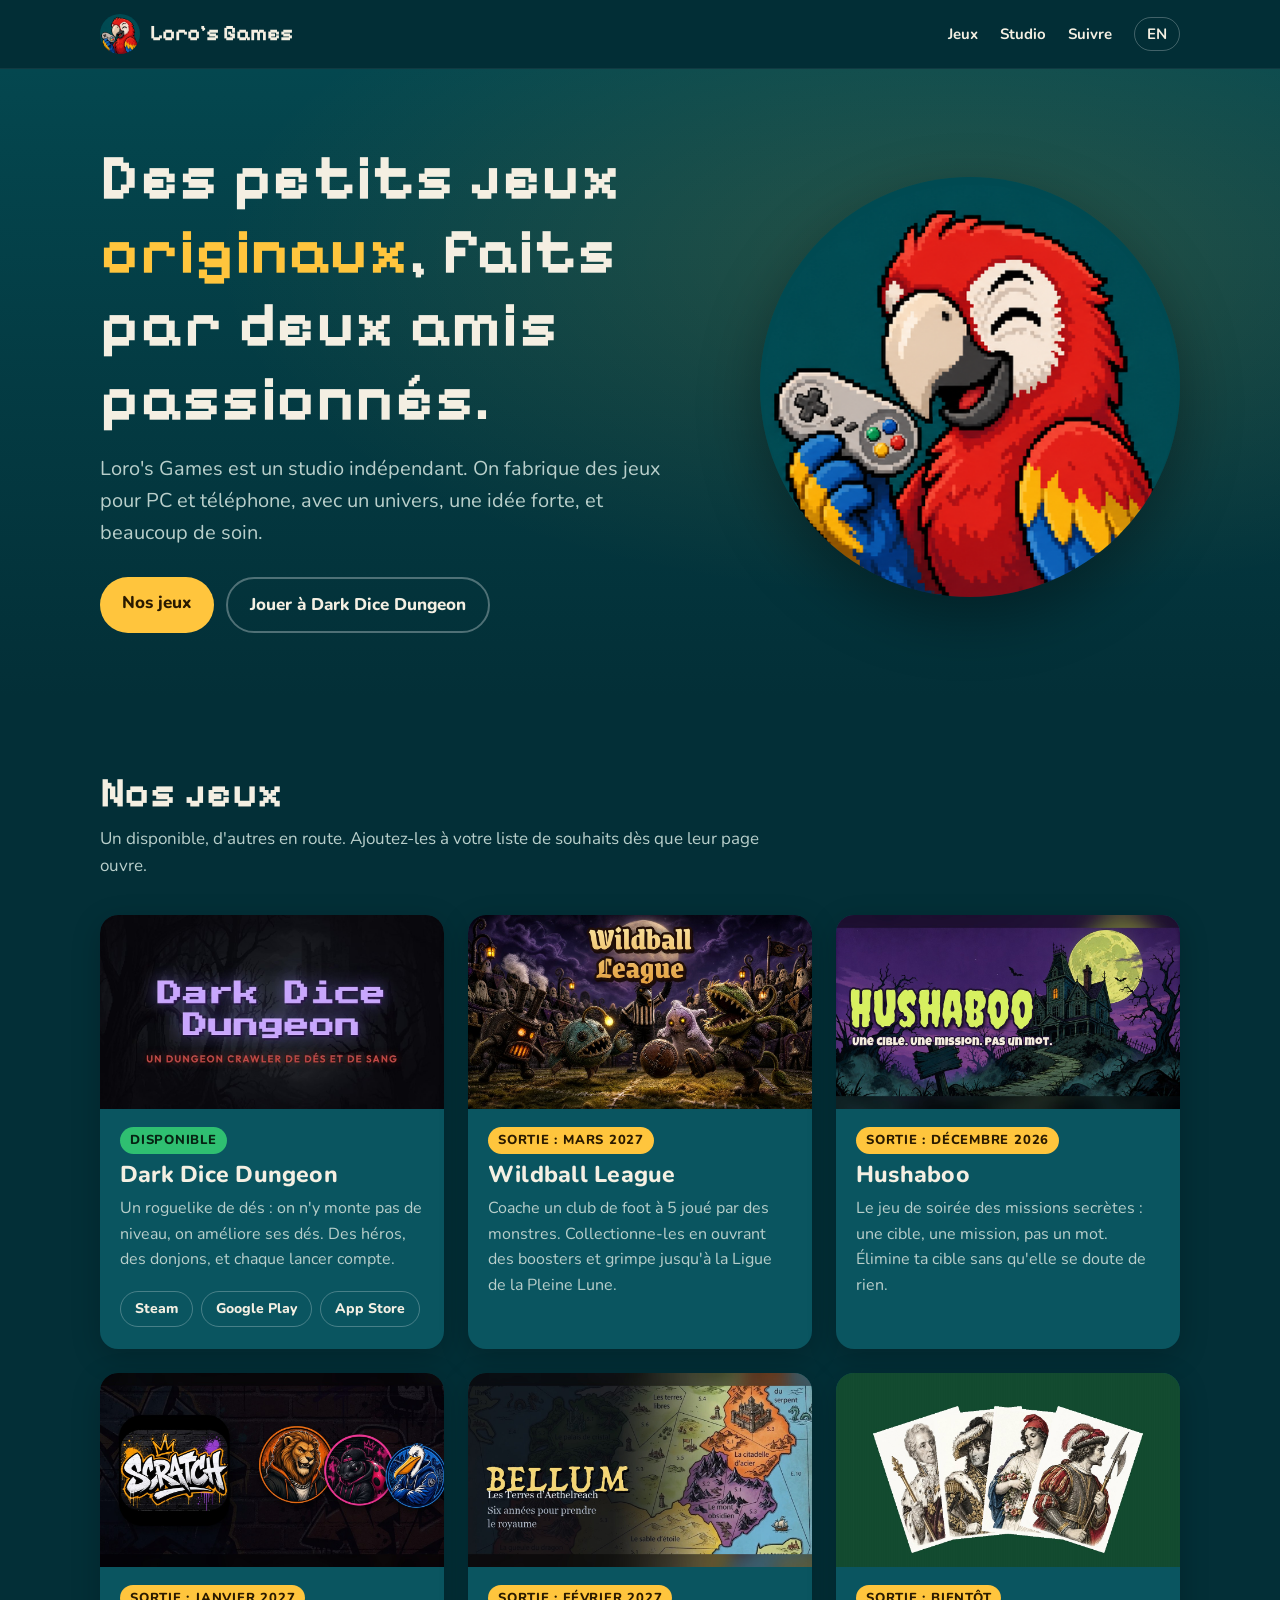
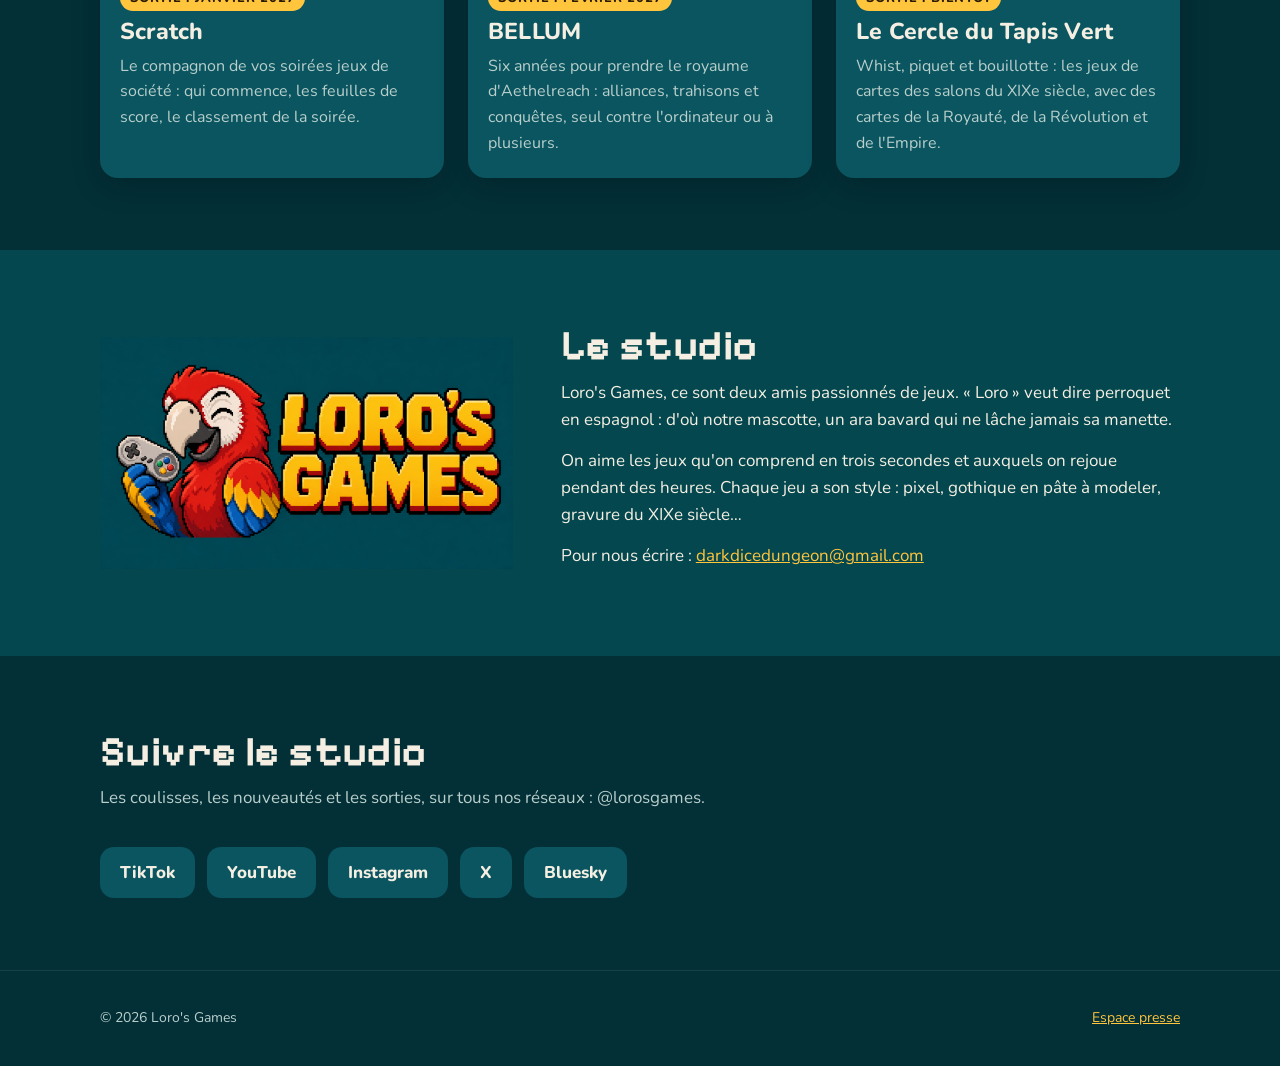
==== index.html @ efa38625 "Site Loro's Games : accueil FR et EN, six jeux, studio, réseaux Co-Authored-By: Claude Opus 5.5 <nor" ====
<!DOCTYPE html>
<html lang="fr">
<head>
<meta charset="utf-8">
<meta name="viewport" content="width=device-width, initial-scale=1">
<title>Loro's Games — studio de jeux indépendant</title>
<meta name="description" content="Loro's Games, studio de jeux indépendant fondé par deux amis. Dark Dice Dungeon, Wildball League, Hushaboo, BELLUM et d'autres jeux faits avec passion.">
<link rel="icon" href="img/favicon.png">
<link rel="apple-touch-icon" href="img/icone-180.png">
<meta property="og:title" content="Loro's Games">
<meta property="og:description" content="Loro's Games, studio de jeux indépendant fondé par deux amis. Dark Dice Dungeon, Wildball League, Hushaboo, BELLUM et d'autres jeux faits avec passion.">
<meta property="og:image" content="https://lorosgames.com/img/logo_horizontal.png">
<link rel="alternate" hreflang="fr" href="https://lorosgames.com/">
<link rel="alternate" hreflang="en" href="https://lorosgames.com/en/">
<link rel="preconnect" href="https://fonts.googleapis.com">
<link rel="preconnect" href="https://fonts.gstatic.com" crossorigin>
<link href="https://fonts.googleapis.com/css2?family=Nunito:wght@400;700;800&family=Pixelify+Sans:wght@700&display=swap" rel="stylesheet">
<link rel="stylesheet" href="style.css">
</head>
<body>
<header class="entete">
  <div class="conteneur">
    <a class="marque" href="#haut"><img src="img/loro.png" alt=""><span>Loro's Games</span></a>
    <nav class="menu">
      <a href="#jeux">Jeux</a><a href="#studio">Studio</a><a href="#suivre">Suivre</a>
      <a class="langue" href="en/">EN</a>
    </nav>
  </div>
</header>

<main id="haut">
  <div class="accueil">
    <div class="conteneur">
      <div>
        <h1>Des petits jeux <em>originaux</em>, faits par deux amis passionnés.</h1>
        <p class="chapeau">Loro's Games est un studio indépendant. On fabrique des jeux pour PC et téléphone, avec un univers, une idée forte, et beaucoup de soin.</p>
        <div class="boutons">
          <a class="bouton" href="#jeux">Nos jeux</a>
          <a class="bouton second" href="https://store.steampowered.com/app/5248650/" target="_blank" rel="noopener">Jouer à Dark Dice Dungeon</a>
        </div>
      </div>
      <img class="loro" src="img/loro.png" alt="Loro, la mascotte du studio" width="512" height="512">
    </div>
  </div>

  <section id="jeux">
    <div class="conteneur">
      <h2>Nos jeux</h2>
      <p class="intro">Un disponible, d'autres en route. Ajoutez-les à votre liste de souhaits dès que leur page ouvre.</p>
      <div class="grille">
      <article class="jeu">
        <img src="img/jeux/ddd.jpg" alt="Dark Dice Dungeon" loading="lazy" width="1200" height="675">
        <div class="corps">
          <span class="etat dispo">Disponible</span>
          <h3>Dark Dice Dungeon</h3>
          <p>Un roguelike de dés : on n'y monte pas de niveau, on améliore ses dés. Des héros, des donjons, et chaque lancer compte.</p>
          <div class="liens"><a href="https://store.steampowered.com/app/5248650/" target="_blank" rel="noopener">Steam</a><a href="https://play.google.com/store/apps/details?id=com.loic.darkdicedungeon" target="_blank" rel="noopener">Google Play</a><a href="https://apps.apple.com/app/id6809156532" target="_blank" rel="noopener">App Store</a></div>
        </div>
      </article>
      <article class="jeu">
        <img src="img/jeux/wildball.jpg" alt="Wildball League" loading="lazy" width="1200" height="675">
        <div class="corps">
          <span class="etat bientot">Sortie : mars 2027</span>
          <h3>Wildball League</h3>
          <p>Coache un club de foot à 5 joué par des monstres. Collectionne-les en ouvrant des boosters et grimpe jusqu'à la Ligue de la Pleine Lune.</p>
          
        </div>
      </article>
      <article class="jeu">
        <img src="img/jeux/hushaboo.jpg" alt="Hushaboo" loading="lazy" width="1200" height="675">
        <div class="corps">
          <span class="etat bientot">Sortie : décembre 2026</span>
          <h3>Hushaboo</h3>
          <p>Le jeu de soirée des missions secrètes : une cible, une mission, pas un mot. Élimine ta cible sans qu'elle se doute de rien.</p>
          
        </div>
      </article>
      <article class="jeu">
        <img src="img/jeux/scratch.jpg" alt="Scratch" loading="lazy" width="1200" height="675">
        <div class="corps">
          <span class="etat bientot">Sortie : janvier 2027</span>
          <h3>Scratch</h3>
          <p>Le compagnon de vos soirées jeux de société : qui commence, les feuilles de score, le classement de la soirée.</p>
          
        </div>
      </article>
      <article class="jeu">
        <img src="img/jeux/bellum.jpg" alt="BELLUM" loading="lazy" width="1200" height="675">
        <div class="corps">
          <span class="etat bientot">Sortie : février 2027</span>
          <h3>BELLUM</h3>
          <p>Six années pour prendre le royaume d'Aethelreach : alliances, trahisons et conquêtes, seul contre l'ordinateur ou à plusieurs.</p>
          
        </div>
      </article>
      <article class="jeu">
        <img src="img/jeux/tapisvert.jpg" alt="Le Cercle du Tapis Vert" loading="lazy" width="1200" height="675">
        <div class="corps">
          <span class="etat bientot">Sortie : bientôt</span>
          <h3>Le Cercle du Tapis Vert</h3>
          <p>Whist, piquet et bouillotte : les jeux de cartes des salons du XIXe siècle, avec des cartes de la Royauté, de la Révolution et de l'Empire.</p>
          
        </div>
      </article>
      </div>
    </div>
  </section>

  <section id="studio" class="studio">
    <div class="conteneur">
      <img src="img/logo_horizontal.png" alt="Loro's Games" width="1280" height="720">
      <div>
        <h2>Le studio</h2>
        <p>Loro's Games, ce sont deux amis passionnés de jeux. « Loro » veut dire perroquet en espagnol : d'où notre mascotte, un ara bavard qui ne lâche jamais sa manette.</p><p>On aime les jeux qu'on comprend en trois secondes et auxquels on rejoue pendant des heures. Chaque jeu a son style : pixel, gothique en pâte à modeler, gravure du XIXe siècle…</p><p>Pour nous écrire : <a href="mailto:darkdicedungeon@gmail.com">darkdicedungeon@gmail.com</a></p>
      </div>
    </div>
  </section>

  <section id="suivre">
    <div class="conteneur">
      <h2>Suivre le studio</h2>
      <p class="intro">Les coulisses, les nouveautés et les sorties, sur tous nos réseaux : @lorosgames.</p>
      <div class="reseaux"><a href="https://www.tiktok.com/@lorosgames" target="_blank" rel="noopener">TikTok</a><a href="https://www.youtube.com/@lorosgames" target="_blank" rel="noopener">YouTube</a><a href="https://www.instagram.com/lorosgames/" target="_blank" rel="noopener">Instagram</a><a href="https://x.com/lorosgames" target="_blank" rel="noopener">X</a><a href="https://bsky.app/profile/lorosgames.bsky.social" target="_blank" rel="noopener">Bluesky</a></div>
    </div>
  </section>
</main>

<footer class="pied">
  <div class="conteneur">
    <span>© 2026 Loro's Games</span>
    <span><a href="https://darkdicedungeon.com/presse.html">Espace presse</a></span>
  </div>
</footer>
</body>
</html>
---- style.css ----
/* Loro's Games — feuille commune aux pages FR et EN. */
:root {
    --fond: #032f37;
    --fond-2: #04474f;
    --carte: #0a5560;
    --texte: #f4efe2;
    --doux: #b9cfcb;
    --or: #ffc53d;
    --rouge: #e3342f;
    --bleu: #2f6fd6;
    --rayon: 18px;
}

* { box-sizing: border-box; }
html { scroll-behavior: smooth; }
body {
    margin: 0;
    background: var(--fond);
    color: var(--texte);
    font: 17px/1.6 "Nunito", system-ui, sans-serif;
}
img { max-width: 100%; height: auto; display: block; }
a { color: var(--or); }

h1, h2, h3, .pixel {
    font-family: "Pixelify Sans", "Nunito", sans-serif;
    font-weight: 700;
    letter-spacing: .01em;
    line-height: 1.15;
}

.conteneur { max-width: 1120px; margin: 0 auto; padding: 0 20px; }

/* En-tête */
.entete {
    position: sticky; top: 0; z-index: 10;
    background: rgba(3, 47, 55, .92);
    backdrop-filter: blur(8px);
    border-bottom: 1px solid rgba(255, 255, 255, .06);
}
.entete .conteneur {
    display: flex; align-items: center; justify-content: space-between;
    gap: 16px; height: 68px;
}
.marque { display: flex; align-items: center; gap: 10px; text-decoration: none; color: var(--texte); }
.marque img { width: 40px; height: 40px; border-radius: 50%; }
.marque span { font-family: "Pixelify Sans", sans-serif; font-size: 22px; font-weight: 700; }
.menu { display: flex; align-items: center; gap: 22px; }
.menu a { color: var(--texte); text-decoration: none; font-weight: 700; font-size: 15px; }
.menu a:hover { color: var(--or); }
.menu .langue { border: 1px solid rgba(255, 255, 255, .25); border-radius: 999px; padding: 4px 12px; }

/* Accueil */
.accueil {
    padding: 72px 0 64px;
    background:
        radial-gradient(ellipse at 75% 30%, rgba(255, 197, 61, .14), transparent 55%),
        linear-gradient(180deg, var(--fond-2), var(--fond));
}
.accueil .conteneur { display: grid; grid-template-columns: 1.1fr .9fr; gap: 40px; align-items: center; }
.accueil h1 { font-size: clamp(38px, 6vw, 64px); margin: 0 0 18px; }
.accueil h1 em { font-style: normal; color: var(--or); }
.accueil p.chapeau { font-size: 20px; color: var(--doux); margin: 0 0 28px; max-width: 34em; }
.accueil .loro { width: min(420px, 100%); margin-left: auto; border-radius: 50%; box-shadow: 0 20px 60px rgba(0, 0, 0, .35); }
.boutons { display: flex; flex-wrap: wrap; gap: 12px; }
.bouton {
    display: inline-block; padding: 12px 22px; border-radius: 999px;
    font-weight: 800; text-decoration: none;
    background: var(--or); color: #2a1a00;
}
.bouton.second { background: transparent; color: var(--texte); border: 2px solid rgba(255, 255, 255, .3); }
.bouton:hover { filter: brightness(1.08); }

/* Sections */
section { padding: 72px 0; }
section h2 { font-size: clamp(30px, 4vw, 42px); margin: 0 0 8px; }
section .intro { color: var(--doux); margin: 0 0 36px; max-width: 40em; }

/* Jeux */
.grille { display: grid; grid-template-columns: repeat(auto-fill, minmax(320px, 1fr)); gap: 24px; }
.jeu {
    background: var(--carte); border-radius: var(--rayon); overflow: hidden;
    display: flex; flex-direction: column;
    box-shadow: 0 8px 30px rgba(0, 0, 0, .2);
}
.jeu img { aspect-ratio: 16 / 9; object-fit: cover; width: 100%; }
.jeu .corps { padding: 18px 20px 22px; display: flex; flex-direction: column; gap: 8px; flex: 1; }
.jeu h3 { font-family: "Nunito", system-ui, sans-serif; font-weight: 800; font-size: 23px; margin: 0; }
.jeu p { margin: 0; color: var(--doux); font-size: 16px; }
.etat {
    align-self: flex-start; font-size: 13px; font-weight: 800; text-transform: uppercase; letter-spacing: .06em;
    padding: 3px 10px; border-radius: 999px; background: rgba(255, 255, 255, .1); color: var(--texte);
}
.etat.dispo { background: #2fbf71; color: #062312; }
.etat.bientot { background: var(--or); color: #2a1a00; }
.liens { display: flex; flex-wrap: wrap; gap: 8px; margin-top: auto; padding-top: 10px; }
.liens a {
    font-size: 14px; font-weight: 800; text-decoration: none; color: var(--texte);
    border: 1px solid rgba(255, 255, 255, .25); border-radius: 999px; padding: 6px 14px;
}
.liens a:hover { border-color: var(--or); color: var(--or); }

/* Studio */
.studio { background: var(--fond-2); }
.studio .conteneur { display: grid; grid-template-columns: .8fr 1.2fr; gap: 48px; align-items: center; }
.studio p { margin: 0 0 14px; }

/* Suivre */
.reseaux { display: flex; flex-wrap: wrap; gap: 12px; }
.reseaux a {
    background: var(--carte); color: var(--texte); text-decoration: none; font-weight: 800;
    padding: 12px 20px; border-radius: 14px;
}
.reseaux a:hover { color: var(--or); }

/* Pied de page */
.pied { padding: 36px 0; border-top: 1px solid rgba(255, 255, 255, .08); color: var(--doux); font-size: 14px; }
.pied .conteneur { display: flex; flex-wrap: wrap; justify-content: space-between; gap: 12px; }

@media (max-width: 820px) {
    .menu a:not(.langue) { display: none; }
    .accueil .conteneur, .studio .conteneur { grid-template-columns: 1fr; }
    .accueil .loro { margin: 0 auto; width: 260px; }
    section, .accueil { padding: 48px 0; }
}
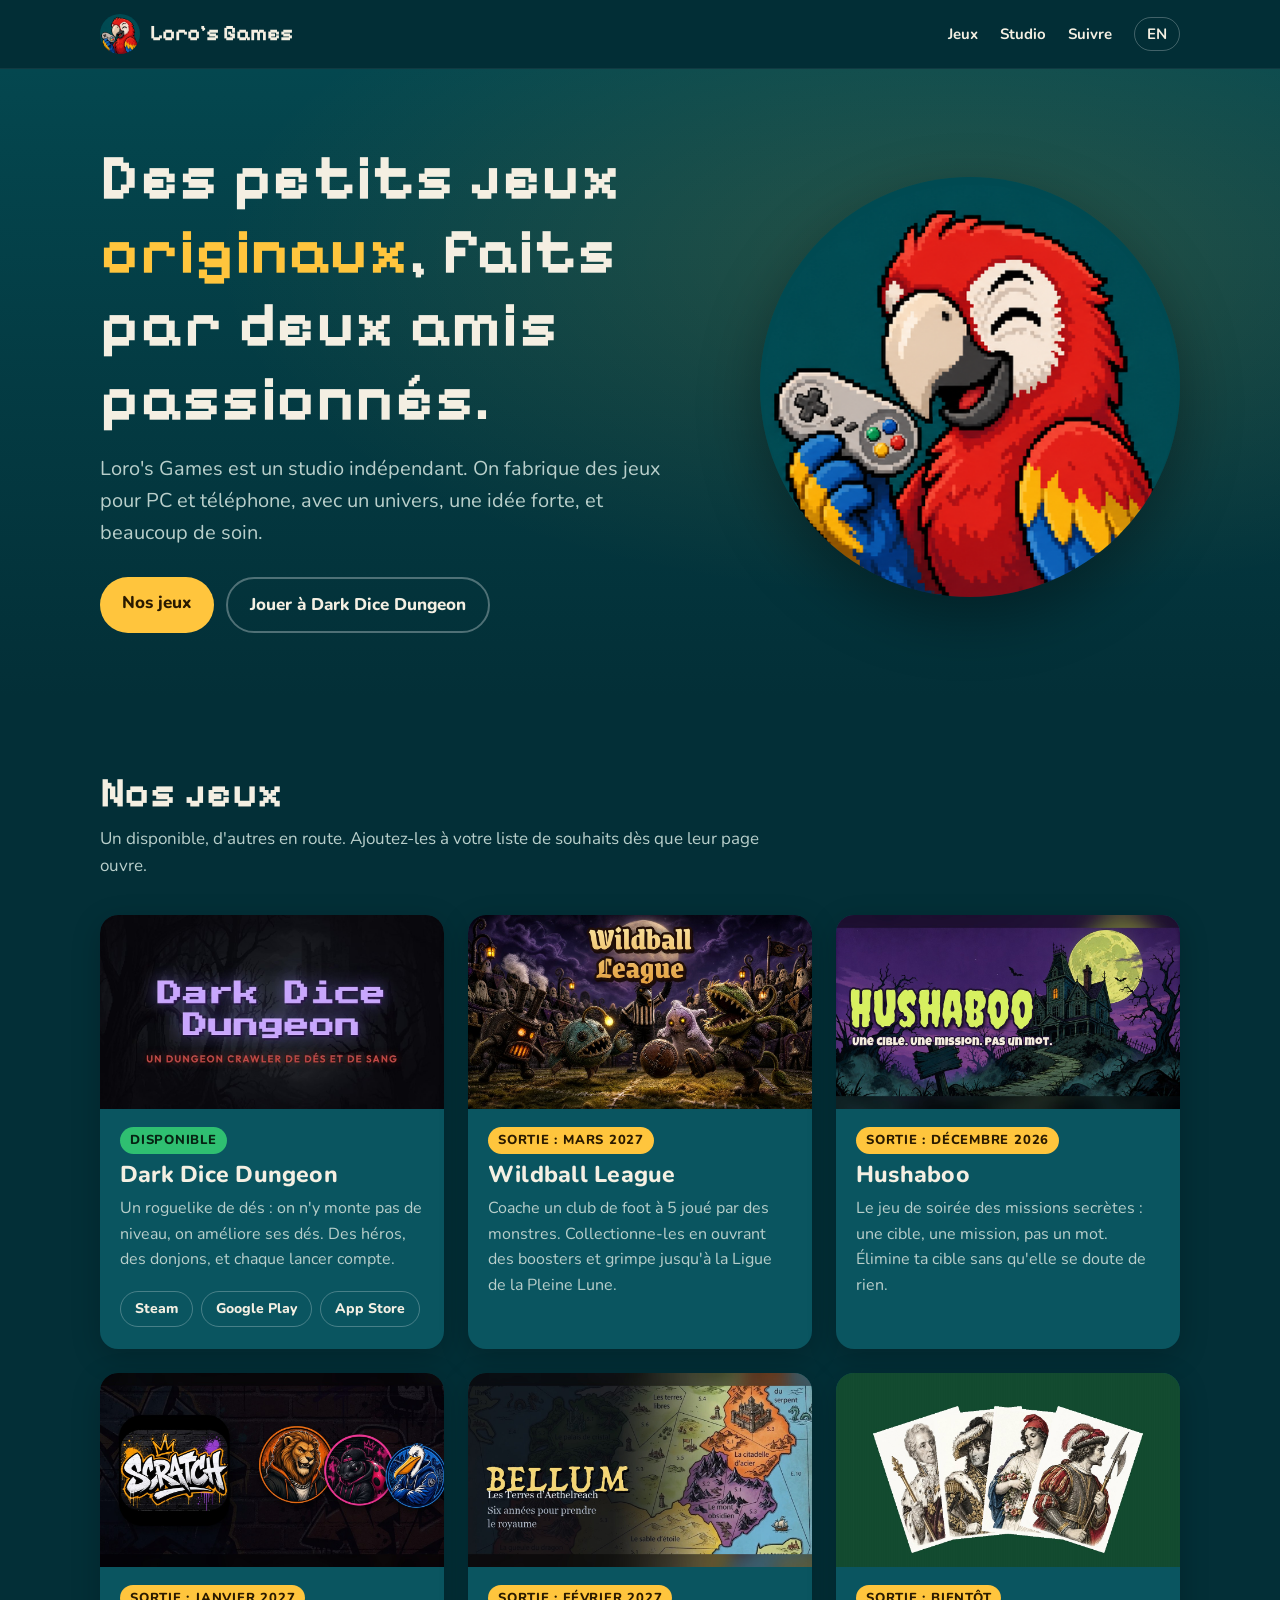
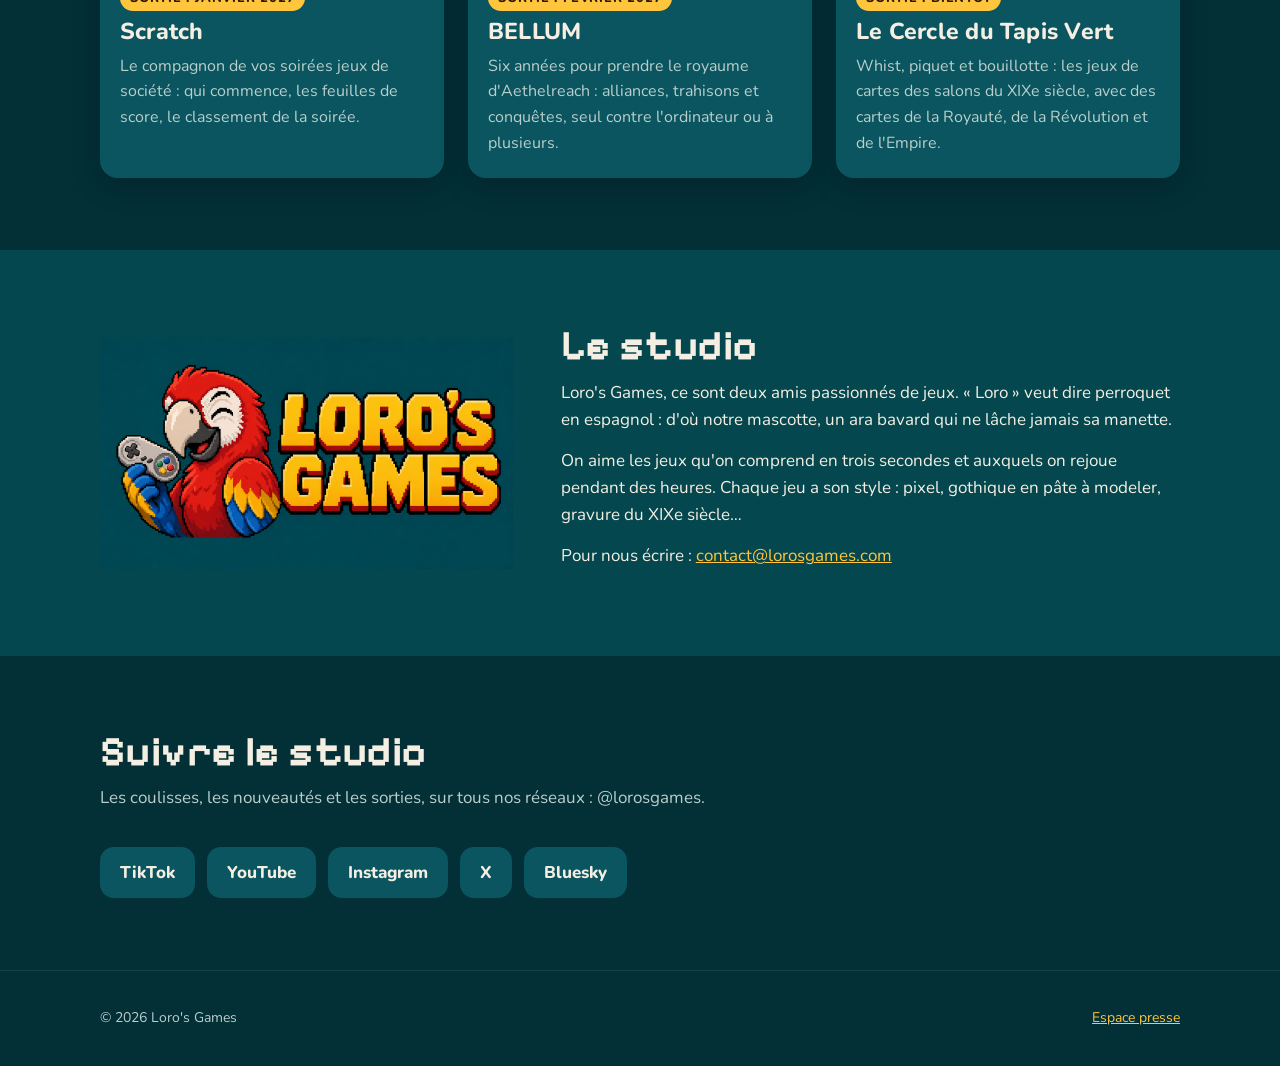
==== commit cc25de5b: "Contact : contact@lorosgames.com Co-Authored-By: Claude Opus 5.5 <noreply@anthropic.com>" ====
--- a/index.html
+++ b/index.html
@@ -111,7 +111,7 @@
       <img src="img/logo_horizontal.png" alt="Loro's Games" width="1280" height="720">
       <div>
         <h2>Le studio</h2>
-        <p>Loro's Games, ce sont deux amis passionnés de jeux. « Loro » veut dire perroquet en espagnol : d'où notre mascotte, un ara bavard qui ne lâche jamais sa manette.</p><p>On aime les jeux qu'on comprend en trois secondes et auxquels on rejoue pendant des heures. Chaque jeu a son style : pixel, gothique en pâte à modeler, gravure du XIXe siècle…</p><p>Pour nous écrire : <a href="mailto:darkdicedungeon@gmail.com">darkdicedungeon@gmail.com</a></p>
+        <p>Loro's Games, ce sont deux amis passionnés de jeux. « Loro » veut dire perroquet en espagnol : d'où notre mascotte, un ara bavard qui ne lâche jamais sa manette.</p><p>On aime les jeux qu'on comprend en trois secondes et auxquels on rejoue pendant des heures. Chaque jeu a son style : pixel, gothique en pâte à modeler, gravure du XIXe siècle…</p><p>Pour nous écrire : <a href="mailto:contact@lorosgames.com">contact@lorosgames.com</a></p>
       </div>
     </div>
   </section>
